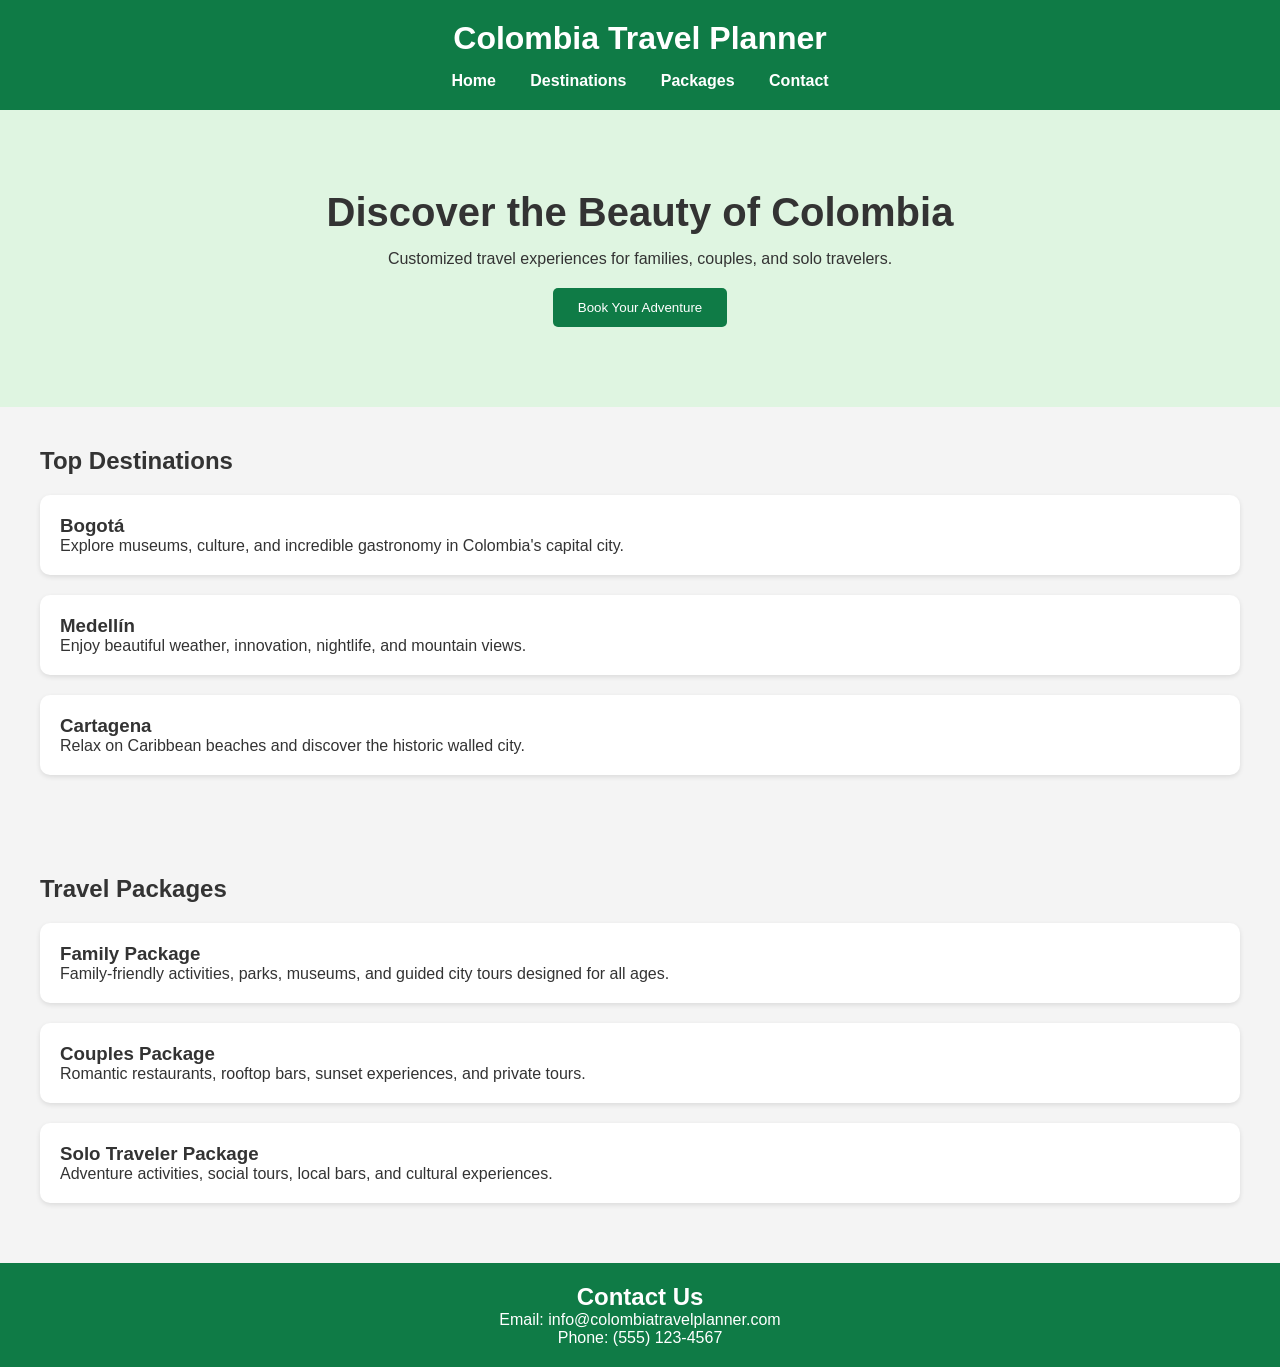
==== index.html @ bcf7aeed "Project started" ====
<!DOCTYPE html>
<html lang="en">
<head>
    <meta charset="UTF-8">
    <meta name="viewport" content="width=device-width, initial-scale=1.0">
    <title>Colombia Travel Planner</title>
    <link rel="stylesheet" href="style.css">
</head>
<body>

<header>
    <h1>Colombia Travel Planner</h1>

    <nav>
        <ul>
            <li><a href="#home">Home</a></li>
            <li><a href="#destinations">Destinations</a></li>
            <li><a href="#packages">Packages</a></li>
            <li><a href="#contact">Contact</a></li>
        </ul>
    </nav>
</header>

<section id="home" class="hero">
    <h2>Discover the Beauty of Colombia</h2>
    <p>Customized travel experiences for families, couples, and solo travelers.</p>
    <button>Book Your Adventure</button>
</section>

<section id="destinations">
    <h2>Top Destinations</h2>

    <div class="card">
        <h3>Bogotá</h3>
        <p>Explore museums, culture, and incredible gastronomy in Colombia's capital city.</p>
    </div>

    <div class="card">
        <h3>Medellín</h3>
        <p>Enjoy beautiful weather, innovation, nightlife, and mountain views.</p>
    </div>

    <div class="card">
        <h3>Cartagena</h3>
        <p>Relax on Caribbean beaches and discover the historic walled city.</p>
    </div>
</section>

<section id="packages">
    <h2>Travel Packages</h2>

    <div class="card">
        <h3>Family Package</h3>
        <p>Family-friendly activities, parks, museums, and guided city tours designed for all ages.</p>
    </div>

    <div class="card">
        <h3>Couples Package</h3>
        <p>Romantic restaurants, rooftop bars, sunset experiences, and private tours.</p>
    </div>

    <div class="card">
        <h3>Solo Traveler Package</h3>
        <p>Adventure activities, social tours, local bars, and cultural experiences.</p>
    </div>
</section>

<footer id="contact">
    <h2>Contact Us</h2>
    <p>Email: info@colombiatravelplanner.com</p>
    <p>Phone: (555) 123-4567</p>
</footer>

</body>
</html>
---- style.css ----
*{
    margin:0;
    padding:0;
    box-sizing:border-box;
}

body{
    font-family:Arial, sans-serif;
    background-color:#f4f4f4;
    color:#333;
}

header{
    background-color:#0f7b46;
    color:white;
    padding:20px;
    text-align:center;
}

nav ul{
    list-style:none;
    margin-top:15px;
}

nav ul li{
    display:inline;
    margin:0 15px;
}

nav a{
    color:white;
    text-decoration:none;
    font-weight:bold;
}

.hero{
    text-align:center;
    padding:80px 20px;
    background-color:#dff5e1;
}

.hero h2{
    font-size:2.5rem;
    margin-bottom:15px;
}

.hero p{
    margin-bottom:20px;
}

button{
    background-color:#0f7b46;
    color:white;
    border:none;
    padding:12px 25px;
    border-radius:5px;
    cursor:pointer;
}

button:hover{
    background-color:#095a32;
}

section{
    padding:40px;
}

.card{
    background:white;
    padding:20px;
    margin:20px 0;
    border-radius:10px;
    box-shadow:0 2px 5px rgba(0,0,0,0.1);
}

footer{
    background-color:#0f7b46;
    color:white;
    text-align:center;
    padding:20px;
}
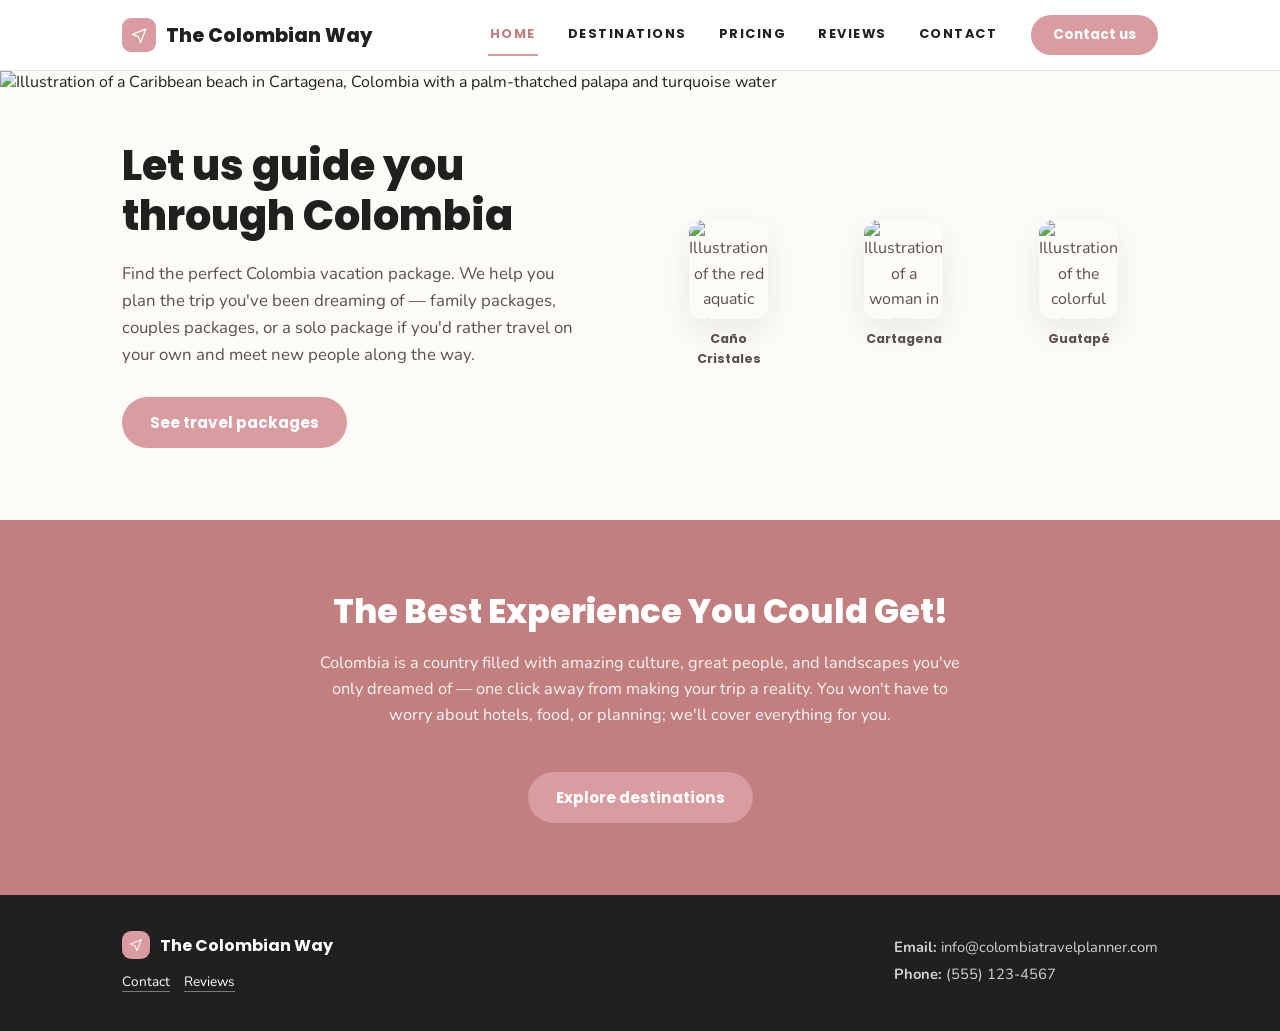
==== commit 9974b060: "Added new features" ====
--- a/index.html
+++ b/index.html
@@ -1,75 +1,102 @@
 <!DOCTYPE html>
 <html lang="en">
 <head>
-    <meta charset="UTF-8">
-    <meta name="viewport" content="width=device-width, initial-scale=1.0">
-    <title>Colombia Travel Planner</title>
-    <link rel="stylesheet" href="style.css">
+<meta charset="UTF-8">
+<meta name="viewport" content="width=device-width, initial-scale=1.0">
+<title>The Colombian Way | Colombia Travel Planner</title>
+<meta name="description" content="The Colombian Way plans custom Colombia vacation packages to Bogotá, Medellín, and Cartagena for families, couples, and solo travelers.">
+<link rel="stylesheet" href="style.css">
+<link rel="preconnect" href="https://fonts.googleapis.com">
+<link href="https://fonts.googleapis.com/css2?family=Poppins:wght@600;700;800&family=Nunito:wght@400;600;700&display=swap" rel="stylesheet">
 </head>
 <body>
 
-<header>
-    <h1>Colombia Travel Planner</h1>
-
-    <nav>
-        <ul>
-            <li><a href="#home">Home</a></li>
-            <li><a href="#destinations">Destinations</a></li>
-            <li><a href="#packages">Packages</a></li>
-            <li><a href="#contact">Contact</a></li>
-        </ul>
-    </nav>
+<header class="site-header">
+  <div class="header-inner">
+    <a href="index.html" class="logo">
+      <span class="logo-badge">
+        <svg viewBox="0 0 24 24" fill="none" xmlns="http://www.w3.org/2000/svg" aria-hidden="true"><path d="M21 3L2 10.5L10.5 13.5L13.5 22L21 3Z" stroke="white" stroke-width="1.8" stroke-linejoin="round"/></svg>
+      </span>
+      The Colombian Way
+    </a>
+    <button class="nav-toggle" aria-label="Toggle navigation menu" aria-expanded="false">☰</button>
+    <ul class="main-nav">
+      <li><a href="index.html" aria-current="page">Home</a></li>
+      <li><a href="destinos.html">Destinations</a></li>
+      <li><a href="precios.html">Pricing</a></li>
+      <li><a href="resenas.html">Reviews</a></li>
+      <li><a href="contacto.html">Contact</a></li>
+    </ul>
+    <a href="contacto.html" class="btn btn-nav">Contact us</a>
+  </div>
 </header>
 
-<section id="home" class="hero">
-    <h2>Discover the Beauty of Colombia</h2>
-    <p>Customized travel experiences for families, couples, and solo travelers.</p>
-    <button>Book Your Adventure</button>
-</section>
-
-<section id="destinations">
-    <h2>Top Destinations</h2>
-
-    <div class="card">
-        <h3>Bogotá</h3>
-        <p>Explore museums, culture, and incredible gastronomy in Colombia's capital city.</p>
+<main>
+  <section class="hero">
+    <div class="hero-art">
+      <img src="images/hero-cartagena-beach.svg" alt="Illustration of a Caribbean beach in Cartagena, Colombia with a palm-thatched palapa and turquoise water">
     </div>
 
-    <div class="card">
-        <h3>Medellín</h3>
-        <p>Enjoy beautiful weather, innovation, nightlife, and mountain views.</p>
+    <div class="hero-copy">
+      <div class="hero-text">
+        <h1>Let us guide you<br>through Colombia</h1>
+        <p>Find the perfect Colombia vacation package. We help you plan the trip you've been dreaming of &mdash; family packages, couples packages, or a solo package if you'd rather travel on your own and meet new people along the way.</p>
+        <a href="precios.html" class="btn btn-primary">See travel packages</a>
+      </div>
+
+      <ul class="hero-thumbs">
+        <li class="thumb">
+          <figure>
+            <img src="images/thumb-cano-cristales.svg" alt="Illustration of the red aquatic plants of Caño Cristales river in Colombia">
+            <figcaption>Caño Cristales</figcaption>
+          </figure>
+        </li>
+        <li class="thumb">
+          <figure>
+            <img src="images/thumb-cartagena-dress.svg" alt="Illustration of a woman in traditional Colombian dress in Cartagena">
+            <figcaption>Cartagena</figcaption>
+          </figure>
+        </li>
+        <li class="thumb">
+          <figure>
+            <img src="images/thumb-guatape.svg" alt="Illustration of the colorful balconies of Guatapé, Colombia">
+            <figcaption>Guatapé</figcaption>
+          </figure>
+        </li>
+      </ul>
     </div>
+  </section>
 
-    <div class="card">
-        <h3>Cartagena</h3>
-        <p>Relax on Caribbean beaches and discover the historic walled city.</p>
+  <section class="destinations">
+    <div class="section-inner">
+      <h2>The Best Experience You Could Get!</h2>
+      <p class="lede">Colombia is a country filled with amazing culture, great people, and landscapes you've only dreamed of &mdash; one click away from making your trip a reality. You won't have to worry about hotels, food, or planning; we'll cover everything for you.</p>
+      <a href="destinos.html" class="btn btn-primary">Explore destinations</a>
     </div>
-</section>
+  </section>
+</main>
 
-<section id="packages">
-    <h2>Travel Packages</h2>
-
-    <div class="card">
-        <h3>Family Package</h3>
-        <p>Family-friendly activities, parks, museums, and guided city tours designed for all ages.</p>
+<footer id="contact" class="site-footer">
+  <div class="footer-inner">
+    <div>
+      <div class="footer-brand">
+        <span class="logo-badge small">
+          <svg viewBox="0 0 24 24" fill="none" xmlns="http://www.w3.org/2000/svg" aria-hidden="true"><path d="M21 3L2 10.5L10.5 13.5L13.5 22L21 3Z" stroke="white" stroke-width="1.8" stroke-linejoin="round"/></svg>
+        </span>
+        The Colombian Way
+      </div>
+      <ul class="footer-social">
+        <li><a href="contacto.html">Contact</a></li>
+        <li><a href="resenas.html">Reviews</a></li>
+      </ul>
     </div>
-
-    <div class="card">
-        <h3>Couples Package</h3>
-        <p>Romantic restaurants, rooftop bars, sunset experiences, and private tours.</p>
+    <div class="footer-contact">
+      <p><strong>Email:</strong> info@colombiatravelplanner.com</p>
+      <p><strong>Phone:</strong> (555) 123-4567</p>
     </div>
-
-    <div class="card">
-        <h3>Solo Traveler Package</h3>
-        <p>Adventure activities, social tours, local bars, and cultural experiences.</p>
-    </div>
-</section>
-
-<footer id="contact">
-    <h2>Contact Us</h2>
-    <p>Email: info@colombiatravelplanner.com</p>
-    <p>Phone: (555) 123-4567</p>
+  </div>
 </footer>
 
+<script src="script.js"></script>
 </body>
-</html>+</html>
--- a/style.css
+++ b/style.css
@@ -1,81 +1,258 @@
-*{
-    margin:0;
-    padding:0;
-    box-sizing:border-box;
-}
-
+/* ---------- Tokens ---------- */
+:root{
+  --ink:#22201f;
+  --gray:#57514f;
+  --cream:#fdfbf8;
+  --rose-deep:#c17f7f;
+  --rose-mid:#d99ca0;
+  --rose-light:#f3d9da;
+  --line:#eee0e0;
+  --radius:14px;
+  --shadow:0 12px 30px rgba(34,32,31,0.08);
+  --font-display:'Poppins', 'Segoe UI', sans-serif;
+  --font-body:'Nunito', 'Segoe UI', sans-serif;
+}
+
+*{box-sizing:border-box;}
+html{scroll-behavior:smooth;}
 body{
-    font-family:Arial, sans-serif;
-    background-color:#f4f4f4;
-    color:#333;
-}
-
-header{
-    background-color:#0f7b46;
-    color:white;
-    padding:20px;
-    text-align:center;
-}
-
-nav ul{
-    list-style:none;
-    margin-top:15px;
-}
-
-nav ul li{
-    display:inline;
-    margin:0 15px;
-}
-
-nav a{
-    color:white;
-    text-decoration:none;
-    font-weight:bold;
-}
-
-.hero{
-    text-align:center;
-    padding:80px 20px;
-    background-color:#dff5e1;
-}
-
-.hero h2{
-    font-size:2.5rem;
-    margin-bottom:15px;
-}
-
-.hero p{
-    margin-bottom:20px;
-}
-
-button{
-    background-color:#0f7b46;
-    color:white;
-    border:none;
-    padding:12px 25px;
-    border-radius:5px;
-    cursor:pointer;
-}
-
-button:hover{
-    background-color:#095a32;
-}
-
-section{
-    padding:40px;
-}
-
-.card{
-    background:white;
-    padding:20px;
-    margin:20px 0;
-    border-radius:10px;
-    box-shadow:0 2px 5px rgba(0,0,0,0.1);
-}
-
-footer{
-    background-color:#0f7b46;
-    color:white;
-    text-align:center;
-    padding:20px;
-}+  margin:0;
+  font-family:var(--font-body);
+  font-size:16px;
+  color:var(--ink);
+  background:var(--cream);
+  -webkit-font-smoothing:antialiased;
+}
+h1,h2,h3{font-family:var(--font-display); margin:0; line-height:1.2;}
+p,li,dd{margin:0; color:var(--gray); line-height:1.6; font-size:1rem;}
+a{text-decoration:none; color:inherit;}
+img,svg{display:block; max-width:100%;}
+.section-inner{max-width:1100px; margin:0 auto; padding:0 32px;}
+main{padding-top:0;}
+
+/* ---------- Buttons ---------- */
+.btn{
+  display:inline-block;
+  font-family:var(--font-display);
+  font-weight:700;
+  font-size:0.95rem;
+  padding:14px 28px;
+  border-radius:999px;
+  border:none;
+  cursor:pointer;
+  transition:transform .15s ease, box-shadow .15s ease, background .15s ease;
+}
+.btn-primary{background:var(--rose-mid); color:#fff;}
+.btn-primary:hover, .btn-primary:focus-visible{background:var(--rose-deep); transform:translateY(-2px); box-shadow:var(--shadow);}
+.btn-nav{background:var(--rose-mid); color:#fff; padding:10px 22px; font-size:0.85rem;}
+.btn-nav:hover, .btn-nav:focus-visible{background:var(--rose-deep);}
+.btn-block{display:block; text-align:center; width:100%;}
+a:focus-visible, button:focus-visible, input:focus-visible, textarea:focus-visible, select:focus-visible{
+  outline:3px solid #2f7cd1; outline-offset:2px;
+}
+
+/* ---------- Header ---------- */
+.site-header{
+  position:sticky; top:0; z-index:50;
+  background:#fff;
+  border-bottom:1px solid var(--line);
+}
+.header-inner{
+  max-width:1100px;
+  margin:0 auto;
+  padding:14px 32px;
+  display:flex;
+  align-items:center;
+  gap:32px;
+  flex-wrap:wrap;
+}
+.logo{
+  display:flex;
+  align-items:center;
+  gap:10px;
+  font-family:var(--font-display);
+  font-weight:800;
+  font-size:1.2rem;
+  color:var(--ink);
+  margin-right:auto;
+}
+.logo-badge{
+  width:34px; height:34px;
+  background:var(--rose-mid);
+  border-radius:9px;
+  display:flex; align-items:center; justify-content:center;
+  flex-shrink:0;
+}
+.logo-badge svg{width:17px; height:17px;}
+.logo-badge.small{width:28px; height:28px;}
+.logo-badge.small svg{width:14px; height:14px;}
+
+.main-nav{display:flex; gap:28px; list-style:none; margin:0; padding:0;}
+.main-nav a{
+  display:inline-block;
+  font-family:var(--font-display);
+  font-weight:700;
+  font-size:0.8rem;
+  letter-spacing:1.5px;
+  text-transform:uppercase;
+  color:var(--ink);
+  padding:10px 2px;
+  border-bottom:2px solid transparent;
+}
+.main-nav a:hover, .main-nav a[aria-current="page"]{border-color:var(--rose-mid); color:var(--rose-deep);}
+
+.nav-toggle{
+  display:none;
+  background:var(--rose-mid);
+  border:none;
+  color:#fff;
+  font-size:1.2rem;
+  border-radius:10px;
+  width:46px; height:46px;
+  align-items:center; justify-content:center;
+  cursor:pointer;
+}
+
+/* ---------- Hero ---------- */
+.hero{background:var(--cream);}
+.hero-art{width:100%; max-height:420px; overflow:hidden;}
+.hero-art img{width:100%; height:100%; object-fit:cover;}
+
+.hero-copy{
+  max-width:1100px;
+  margin:0 auto;
+  padding:48px 32px 72px;
+  display:grid;
+  grid-template-columns:1.1fr 0.9fr;
+  gap:56px;
+  align-items:center;
+}
+.hero-text h1{font-size:2.6rem; font-weight:800; margin-bottom:20px;}
+.hero-text p{font-size:1.05rem; margin-bottom:28px; max-width:46ch;}
+
+.hero-thumbs{display:flex; gap:16px; list-style:none; margin:0; padding:0;}
+.thumb{margin:0; flex:1; text-align:center;}
+.thumb img{border-radius:var(--radius); box-shadow:var(--shadow); aspect-ratio:4/5; width:100%; height:auto; object-fit:cover;}
+.thumb figcaption{margin-top:10px; font-family:var(--font-display); font-weight:700; font-size:0.78rem; color:var(--gray);}
+
+/* ---------- Generic page header banner (non-home pages) ---------- */
+.page-banner{background:var(--rose-deep); color:#fff; padding:64px 0 56px; text-align:center;}
+.page-banner h1{font-size:2.3rem; font-weight:800; color:#fff;}
+.page-banner p{color:rgba(255,255,255,0.92); max-width:60ch; margin:16px auto 0; font-size:1.02rem;}
+
+/* ---------- Destinations ---------- */
+.destinations{background:var(--rose-deep); padding:72px 0; color:#fff; text-align:center;}
+.destinations h2{font-size:2.1rem; font-weight:800; color:#fff; margin-bottom:18px;}
+.lede{max-width:64ch; margin:0 auto 44px; color:rgba(255,255,255,0.92); font-size:1.02rem;}
+.lede.dark{color:var(--gray);}
+
+.dest-grid{display:grid; grid-template-columns:repeat(3, 1fr); gap:28px; text-align:left;}
+.dest-card{background:#fff; border-radius:var(--radius); overflow:hidden; box-shadow:var(--shadow); color:var(--ink);}
+.dest-art{aspect-ratio:300/220;}
+.dest-art img{width:100%; height:100%; object-fit:cover;}
+.dest-card h3{font-size:1.15rem; margin:18px 22px 8px;}
+.dest-card p{margin:0 22px 14px; font-size:0.92rem;}
+.dest-card ul{margin:0 22px 22px; padding-left:18px; font-size:0.88rem; color:var(--gray);}
+.dest-card ul li{margin-bottom:4px;}
+.dest-card .ext-link{margin:0 22px 22px; display:inline-block; font-size:0.85rem; font-weight:700; color:var(--rose-deep); border-bottom:1px solid var(--rose-deep);}
+
+/* ---------- Content section (plain) ---------- */
+.content-section{padding:72px 0;}
+.content-section h2{font-size:2rem; font-weight:800; margin-bottom:16px;}
+.content-section > .section-inner > p{max-width:70ch; margin-bottom:28px;}
+
+/* ---------- Pricing ---------- */
+.pricing{background:var(--rose-deep); padding:72px 0 80px;}
+.pricing-panel{background:#fff; border-radius:24px; padding:56px 40px; text-align:center; box-shadow:var(--shadow);}
+.pricing-panel h2{font-size:2.1rem; font-weight:800; margin-bottom:18px;}
+
+.plan-grid{display:grid; grid-template-columns:repeat(3,1fr); gap:26px; text-align:center; margin-bottom:56px;}
+.plan-card{background:var(--rose-light); border-radius:var(--radius); padding:0 0 26px; overflow:hidden;}
+.plan-icon{background:var(--rose-mid); padding:26px; display:flex; align-items:center; justify-content:center;}
+.plan-icon svg{width:34px; height:34px;}
+.plan-card h3{font-size:1.15rem; margin:20px 22px 10px;}
+.plan-card p{font-size:0.9rem; margin:0 22px 22px; min-height:96px;}
+.plan-card .btn{margin:0 22px; width:calc(100% - 44px);}
+
+.included-list{
+  text-align:left; max-width:520px; margin:0 auto 48px;
+  background:var(--rose-light); border-radius:var(--radius); padding:28px 32px;
+}
+.included-list h3{font-size:1.05rem; margin-bottom:14px;}
+.included-list ul{margin:0; padding-left:20px;}
+.included-list li{margin-bottom:8px;}
+
+/* ---------- Comparison table ---------- */
+.compare-table-wrap{overflow-x:auto; margin-bottom:8px;}
+table.compare-table{width:100%; border-collapse:collapse; text-align:left; font-size:0.92rem;}
+table.compare-table caption{font-family:var(--font-display); font-weight:700; text-align:left; margin-bottom:12px; font-size:1.05rem;}
+table.compare-table th, table.compare-table td{padding:14px 16px; border-bottom:1px solid var(--line);}
+table.compare-table thead th{background:var(--rose-light); font-family:var(--font-display); text-transform:uppercase; font-size:0.75rem; letter-spacing:1px;}
+table.compare-table tbody th{text-align:left; font-weight:700; color:var(--ink);}
+table.compare-table tbody tr:nth-child(even){background:#faf4f2;}
+
+/* ---------- Testimonials / FAQ ---------- */
+.testimonial-grid{display:grid; grid-template-columns:repeat(3,1fr); gap:24px; margin-bottom:56px;}
+.testimonial-card{background:#fff; border:1px solid var(--line); border-radius:var(--radius); padding:26px; box-shadow:var(--shadow);}
+.testimonial-card p{font-style:italic; margin-bottom:14px;}
+.testimonial-card footer{font-family:var(--font-display); font-weight:700; font-size:0.85rem; color:var(--rose-deep);}
+
+.faq-list dt{font-family:var(--font-display); font-weight:700; margin-top:20px; color:var(--ink);}
+.faq-list dd{margin:6px 0 0; padding-left:0;}
+
+/* ---------- Contact / Forms ---------- */
+.contact-layout{display:grid; grid-template-columns:1fr 1fr; gap:48px; align-items:start;}
+.contact-info h2{font-size:1.4rem; margin-bottom:12px;}
+.contact-info ul{list-style:none; margin:20px 0; padding:0;}
+.contact-info li{margin-bottom:10px; font-size:0.98rem;}
+.contact-info a.ext-link{color:var(--rose-deep); font-weight:700; border-bottom:1px solid var(--rose-deep);}
+
+form.contact-form{background:#fff; border:1px solid var(--line); border-radius:var(--radius); padding:32px; box-shadow:var(--shadow);}
+.form-row{margin-bottom:20px;}
+.form-row label{display:block; font-family:var(--font-display); font-weight:700; font-size:0.88rem; margin-bottom:6px;}
+.form-row input, .form-row select, .form-row textarea{
+  width:100%; padding:12px 14px; border-radius:8px; border:1px solid #d9cfcf;
+  font-family:var(--font-body); font-size:1rem; color:var(--ink); background:#fffdfc;
+}
+.form-row textarea{min-height:120px; resize:vertical;}
+.error-msg{color:#a12727; font-size:0.85rem; margin-top:6px; display:none;}
+.form-row.has-error input, .form-row.has-error select, .form-row.has-error textarea{border-color:#a12727;}
+.form-row.has-error .error-msg{display:block;}
+#form-success{
+  display:none; background:#e4f3e6; border:1px solid #7ea877; color:#2d5a2f;
+  padding:14px 18px; border-radius:8px; margin-bottom:20px; font-weight:700;
+}
+#form-success.show{display:block;}
+
+/* ---------- Footer ---------- */
+.site-footer{background:var(--ink); color:#fff; padding:36px 0;}
+.footer-inner{
+  max-width:1100px; margin:0 auto; padding:0 32px;
+  display:flex; justify-content:space-between; align-items:center; flex-wrap:wrap; gap:20px;
+}
+.footer-brand{display:flex; align-items:center; gap:10px; font-family:var(--font-display); font-weight:700;}
+.footer-contact p{color:rgba(255,255,255,0.8); font-size:0.92rem; margin-bottom:4px;}
+.footer-social{list-style:none; display:flex; gap:14px; padding:0; margin:10px 0 0;}
+.footer-social a{color:#fff; font-size:0.85rem; border-bottom:1px solid rgba(255,255,255,0.4);}
+
+/* ---------- Responsive ---------- */
+@media (max-width:860px){
+  .hero-copy{grid-template-columns:1fr;}
+  .dest-grid, .plan-grid, .testimonial-grid{grid-template-columns:1fr;}
+  .contact-layout{grid-template-columns:1fr;}
+  .main-nav{
+    display:none;
+    position:absolute; top:100%; left:0; right:0;
+    background:#fff; flex-direction:column; gap:0;
+    border-bottom:1px solid var(--line); box-shadow:var(--shadow);
+  }
+  .main-nav.open{display:flex;}
+  .main-nav a{padding:16px 32px; width:100%; border-bottom:1px solid var(--line);}
+  .nav-toggle{display:flex;}
+  .header-inner{position:relative;}
+}
+@media (max-width:600px){
+  .hero-text h1{font-size:2rem;}
+  .pricing-panel{padding:40px 20px;}
+  .page-banner h1{font-size:1.7rem;}
+}
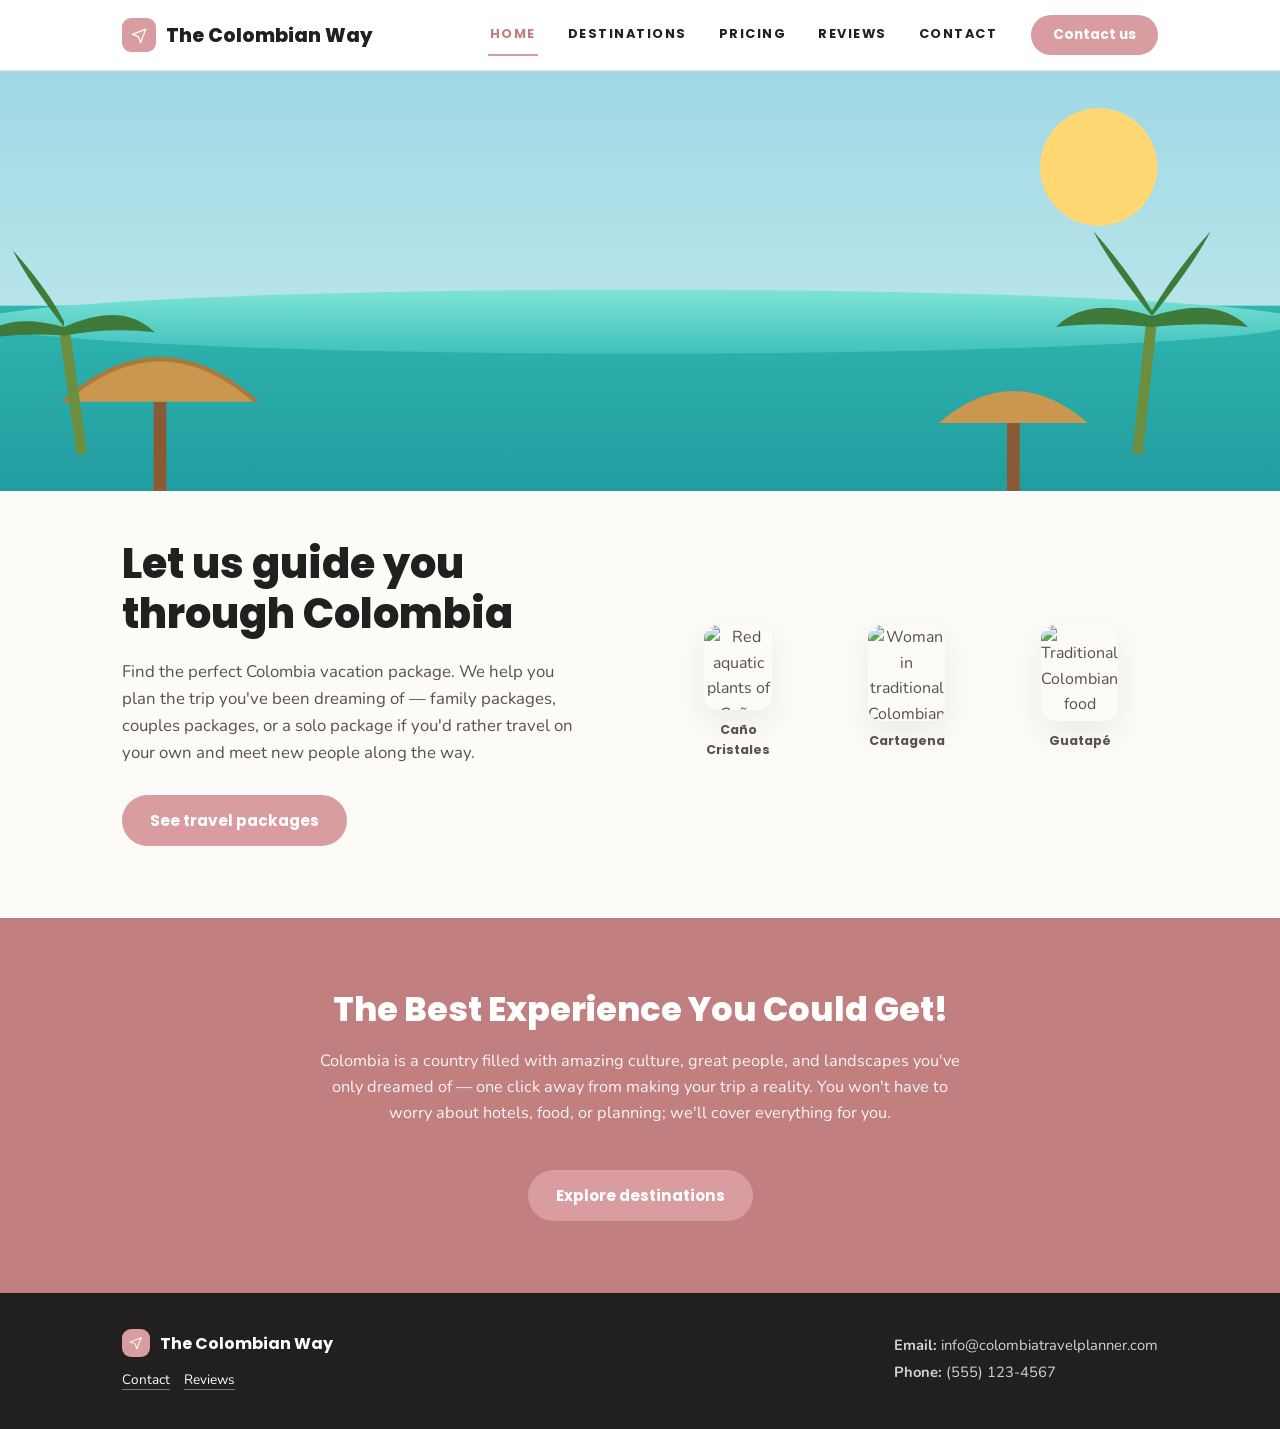
==== commit cd33d38d: "Update index.html" ====
--- a/index.html
+++ b/index.html
@@ -47,19 +47,19 @@
       <ul class="hero-thumbs">
         <li class="thumb">
           <figure>
-            <img src="images/thumb-cano-cristales.svg" alt="Illustration of the red aquatic plants of Caño Cristales river in Colombia">
+            <img src="images/thumb-cano-cristales.jpg" alt="Red aquatic plants of Caño Cristales river in Colombia">
             <figcaption>Caño Cristales</figcaption>
           </figure>
         </li>
         <li class="thumb">
           <figure>
-            <img src="images/thumb-cartagena-dress.svg" alt="Illustration of a woman in traditional Colombian dress in Cartagena">
+            <img src="images/thumb-cartagena-dress.jpg" alt="Woman in traditional Colombian dress in Cartagena">
             <figcaption>Cartagena</figcaption>
           </figure>
         </li>
         <li class="thumb">
           <figure>
-            <img src="images/thumb-guatape.svg" alt="Illustration of the colorful balconies of Guatapé, Colombia">
+            <img src="images/thumb-guatape.jpg" alt="Traditional Colombian food spread">
             <figcaption>Guatapé</figcaption>
           </figure>
         </li>
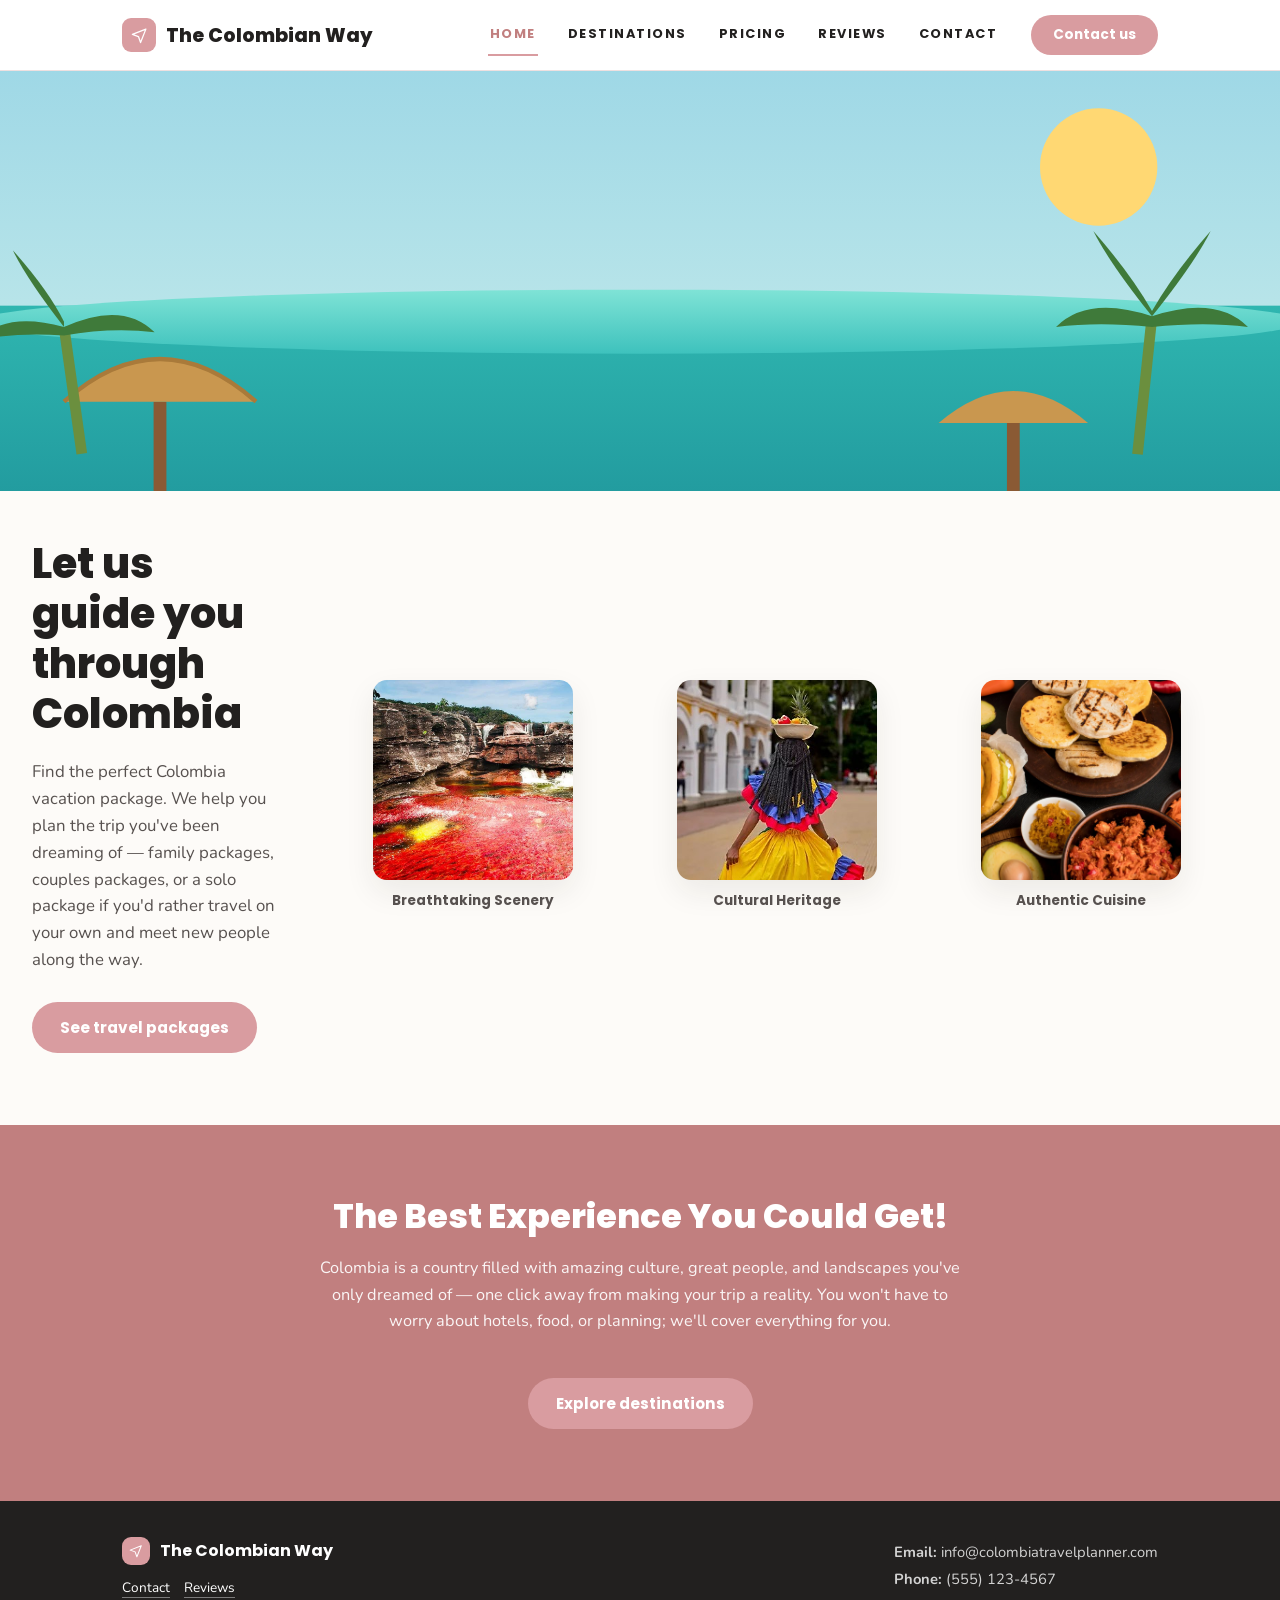
==== commit c3853681: "Update index.html" ====
--- a/index.html
+++ b/index.html
@@ -48,19 +48,19 @@
         <li class="thumb">
           <figure>
             <img src="images/thumb-cano-cristales.jpg" alt="Red aquatic plants of Caño Cristales river in Colombia">
-            <figcaption>Caño Cristales</figcaption>
+            <figcaption>Breathtaking Scenery</figcaption>
           </figure>
         </li>
         <li class="thumb">
           <figure>
             <img src="images/thumb-cartagena-dress.jpg" alt="Woman in traditional Colombian dress in Cartagena">
-            <figcaption>Cartagena</figcaption>
+            <figcaption>Cultural Heritage</figcaption>
           </figure>
         </li>
         <li class="thumb">
           <figure>
             <img src="images/thumb-guatape.jpg" alt="Traditional Colombian food spread">
-            <figcaption>Guatapé</figcaption>
+            <figcaption>Authentic Cuisine</figcaption>
           </figure>
         </li>
       </ul>
--- a/style.css
+++ b/style.css
@@ -119,21 +119,27 @@
 .hero-art img{width:100%; height:100%; object-fit:cover;}
 
 .hero-copy{
-  max-width:1100px;
+  max-width:1300px;
   margin:0 auto;
   padding:48px 32px 72px;
   display:grid;
-  grid-template-columns:1.1fr 0.9fr;
+  grid-template-columns:0.9fr 1.3fr;
   gap:56px;
   align-items:center;
 }
 .hero-text h1{font-size:2.6rem; font-weight:800; margin-bottom:20px;}
 .hero-text p{font-size:1.05rem; margin-bottom:28px; max-width:46ch;}
 
-.hero-thumbs{display:flex; gap:16px; list-style:none; margin:0; padding:0;}
+.hero-thumbs{display:flex; gap:24px; list-style:none; margin:0; padding:0;}
 .thumb{margin:0; flex:1; text-align:center;}
-.thumb img{border-radius:var(--radius); box-shadow:var(--shadow); aspect-ratio:4/5; width:100%; height:auto; object-fit:cover;}
-.thumb figcaption{margin-top:10px; font-family:var(--font-display); font-weight:700; font-size:0.78rem; color:var(--gray);}
+.thumb img{border-radius:var(--radius); box-shadow:var(--shadow); aspect-ratio:1/1; width:100%; min-width:200px; height:auto; object-fit:cover;}
+.thumb figcaption{margin-top:10px; font-family:var(--font-display); font-weight:700; font-size:0.85rem; color:var(--gray);}
+
+@media (max-width:900px){
+  .hero-copy{grid-template-columns:1fr;}
+  .hero-thumbs{gap:14px;}
+  .thumb img{min-width:0;}
+}
 
 /* ---------- Generic page header banner (non-home pages) ---------- */
 .page-banner{background:var(--rose-deep); color:#fff; padding:64px 0 56px; text-align:center;}
